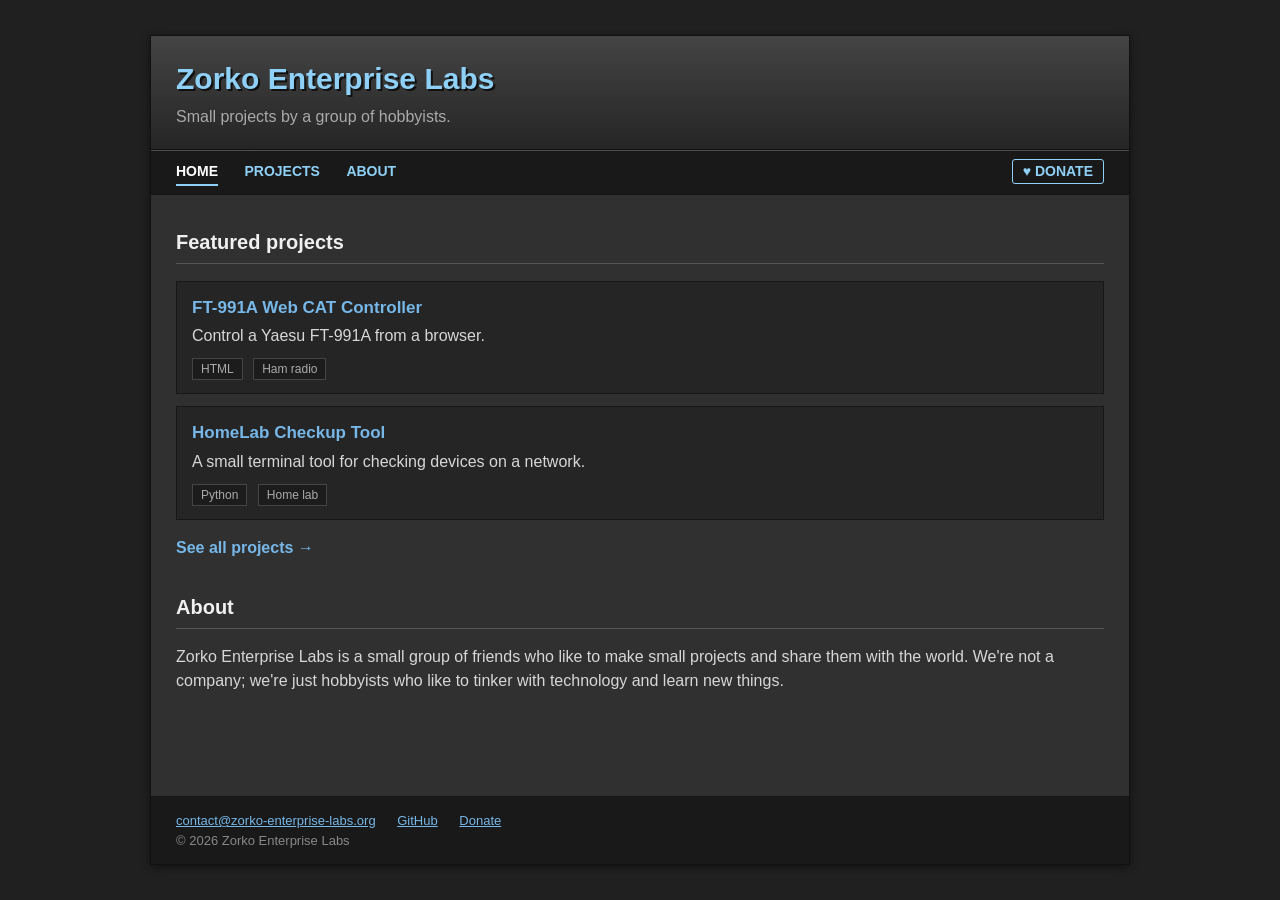
==== index.html @ 2f805ff8 "Add PayPal donate button to nav and footer Co-Authored-By: Claude Opus 5.5 <noreply@anthropic.com>" ====
<!DOCTYPE html>
<html lang="en">
<head>
    <meta charset="UTF-8">
    <meta name="viewport" content="width=device-width, initial-scale=1.0">
    <meta name="description" content="Zorko Enterprise Labs is a small group of hobbyists sharing ham radio, home lab and software projects.">
    <meta name="keywords" content="Zorko Enterprise Labs, projects, technology, hamradio, web development, software development">
    <meta name="author" content="Nejc Zorko">
    <meta name="robots" content="index, follow">
    <meta name="theme-color" content="#202020">
    <meta name="referrer" content="strict-origin-when-cross-origin">
    <meta name="color-scheme" content="dark">
    <link rel="canonical" href="https://zorko-enterprise-labs.org/">
    <link rel="icon" href="data:image/svg+xml,%3Csvg xmlns='http://www.w3.org/2000/svg' viewBox='0 0 32 32'%3E%3Crect width='32' height='32' rx='4' fill='%23202020'/%3E%3Cpath d='M8 8h16v3L12.5 21H24v3H8v-3l11.5-10H8z' fill='%238fd0f7'/%3E%3C/svg%3E">
    <meta property="og:type" content="website">
    <meta property="og:url" content="https://zorko-enterprise-labs.org/">
    <meta property="og:title" content="Zorko Enterprise Labs">
    <meta property="og:description" content="Zorko Enterprise Labs is a small group of hobbyists sharing ham radio, home lab and software projects.">
    <meta property="og:site_name" content="Zorko Enterprise Labs">
    <meta name="twitter:card" content="summary">
    <meta name="twitter:title" content="Zorko Enterprise Labs">
    <meta name="twitter:description" content="Zorko Enterprise Labs is a small group of hobbyists sharing ham radio, home lab and software projects.">

    <title>Zorko Enterprise Labs</title>
    <link rel="stylesheet" href="style.css">
</head>
<body>
    <main>
        <header>
            <h1>Zorko Enterprise Labs</h1>
            <p>Small projects by a group of hobbyists.</p>
        </header>

        <nav>
            <a href="index.html" aria-current="page">Home</a>
            <a href="projects.html">Projects</a>
            <a href="#about">About</a>
            <a class="donate" href="https://www.paypal.com/paypalme/Z2056">&hearts; Donate</a>
        </nav>

        <section id="projects">
            <h2>Featured projects</h2>
            <ul>
                <li>
                    <a href="https://github.com/Zorko-Enterprise-Labs/Yaesu-FT-991A-Remote">FT-991A Web CAT Controller</a>
                    <p>Control a Yaesu FT-991A from a browser.</p>
                    <span class="tag">HTML</span>
                    <span class="tag">Ham radio</span>
                </li>
                <li>
                    <a href="https://github.com/NejcZorko007/HomeLabCheckupTool">HomeLab Checkup Tool</a>
                    <p>A small terminal tool for checking devices on a network.</p>
                    <span class="tag">Python</span>
                    <span class="tag">Home lab</span>
                </li>
            </ul>
            <a class="more" href="projects.html">See all projects &rarr;</a>
        </section>

        <section id="about">
            <h2>About</h2>
            <p>
                Zorko Enterprise Labs is a small group of friends who like to make small projects and share them with the world. We're not a company; we're just hobbyists who like to tinker with technology and learn new things.
            </p>
        </section>

        <footer>
            <a href="mailto:contact@zorko-enterprise-labs.org">contact@zorko-enterprise-labs.org</a>
            <a href="https://github.com/Zorko-Enterprise-Labs">GitHub</a>
            <a href="https://www.paypal.com/paypalme/Z2056">Donate</a>
            <br>
            &copy; 2026 Zorko Enterprise Labs
        </footer>
    </main>
</body>
</html>
---- style.css ----
body {
    max-width: 980px;
    margin: 0 auto;
    padding: 0 15px;
    font-family: Arial, sans-serif;
    color: #d7d7d7;
    line-height: 1.5;
    background: #202020;
}

main {
    margin: 35px 0;
    padding: 0 25px 30px;
    border: 1px solid #111;
    background: #303030;
    box-shadow: 0 2px 8px #111;
    display: flex;
    flex-direction: column;
    box-sizing: border-box;
    min-height: calc(100vh - 70px);
}

main > section:last-of-type {
    flex-grow: 1;
}

header {
    margin: 0 -25px;
    padding: 20px 25px;
    border-bottom: 1px solid #111;
    background: linear-gradient(#444, #252525);
}

header p {
    margin: 4px 0 0;
    color: #aaa;
}

nav {
    margin: 0 -25px;
    padding: 8px 25px;
    border-top: 1px solid #4e4e4e;
    border-bottom: 1px solid #151515;
    background: #191919;
}

nav a {
    display: inline-block;
    margin-right: 22px;
    padding: 2px 0;
    border-bottom: 2px solid transparent;
    color: #8fd0f7;
    font-size: 14px;
    font-weight: bold;
    text-decoration: none;
    text-transform: uppercase;
}

nav a:hover {
    color: #fff;
}

nav a[aria-current="page"] {
    color: #fff;
    border-bottom-color: #8fd0f7;
}

nav a.donate {
    float: right;
    margin-right: 0;
    padding: 1px 10px;
    border: 1px solid #8fd0f7;
    border-radius: 3px;
}

nav a.donate:hover {
    background: #8fd0f7;
    color: #191919;
}

h1 {
    margin: 0;
    color: #8fd0f7;
    font-size: 30px;
    text-shadow: 2px 2px #111;
}

h2 {
    margin-top: 32px;
    padding-bottom: 6px;
    border-bottom: 1px solid #555;
    color: #f0f0f0;
    font-size: 20px;
}

ul {
    padding: 0;
    list-style: none;
}

li {
    margin: 12px 0;
    padding: 13px 15px;
    border: 1px solid #171717;
    background: #252525;
}

li p {
    margin: 4px 0 8px;
}

a {
    color: #76b7e8;
}

a:focus-visible {
    outline: 2px solid #8fd0f7;
    outline-offset: 2px;
}

li a {
    font-size: 17px;
    font-weight: bold;
    text-decoration: none;
}

li a:hover {
    color: #fff;
}

.tag {
    display: inline-block;
    margin-right: 6px;
    padding: 1px 8px;
    border: 1px solid #444;
    background: #1c1c1c;
    color: #aaa;
    font-size: 12px;
}

.more {
    font-weight: bold;
    text-decoration: none;
}

.more:hover {
    color: #fff;
}

footer {
    margin: 32px -25px -30px;
    padding: 14px 25px;
    border-top: 1px solid #151515;
    background: #191919;
    color: #888;
    font-size: 13px;
}

footer a {
    margin-right: 18px;
}

.note {
    border: 1px dashed #555;
    background: transparent;
    color: #aaa;
}

.note strong {
    color: #8fd0f7;
}

@media (max-width: 600px) {
    body {
        padding: 0;
        -webkit-text-size-adjust: 100%;
    }

    main {
        margin: 0;
        padding: 0 16px 24px;
        border: 0;
        box-shadow: none;
        min-height: 100vh;
        min-height: 100dvh;
    }

    header {
        margin: 0 -16px;
        padding: 18px 16px;
    }

    h1 {
        font-size: 24px;
    }

    nav {
        margin: 0 -16px;
        padding: 0 16px;
    }

    nav a {
        margin-right: 18px;
        padding: 12px 0 10px;
    }

    nav a.donate {
        margin: 7px 0;
        padding: 4px 10px;
    }

    h2 {
        margin-top: 24px;
    }

    li {
        padding: 12px;
    }

    .more {
        display: inline-block;
        padding: 10px 0;
    }

    footer {
        margin: 24px -16px -24px;
        padding: 6px 16px 14px;
    }

    footer a {
        display: inline-block;
        padding: 10px 0;
        overflow-wrap: anywhere;
    }
}
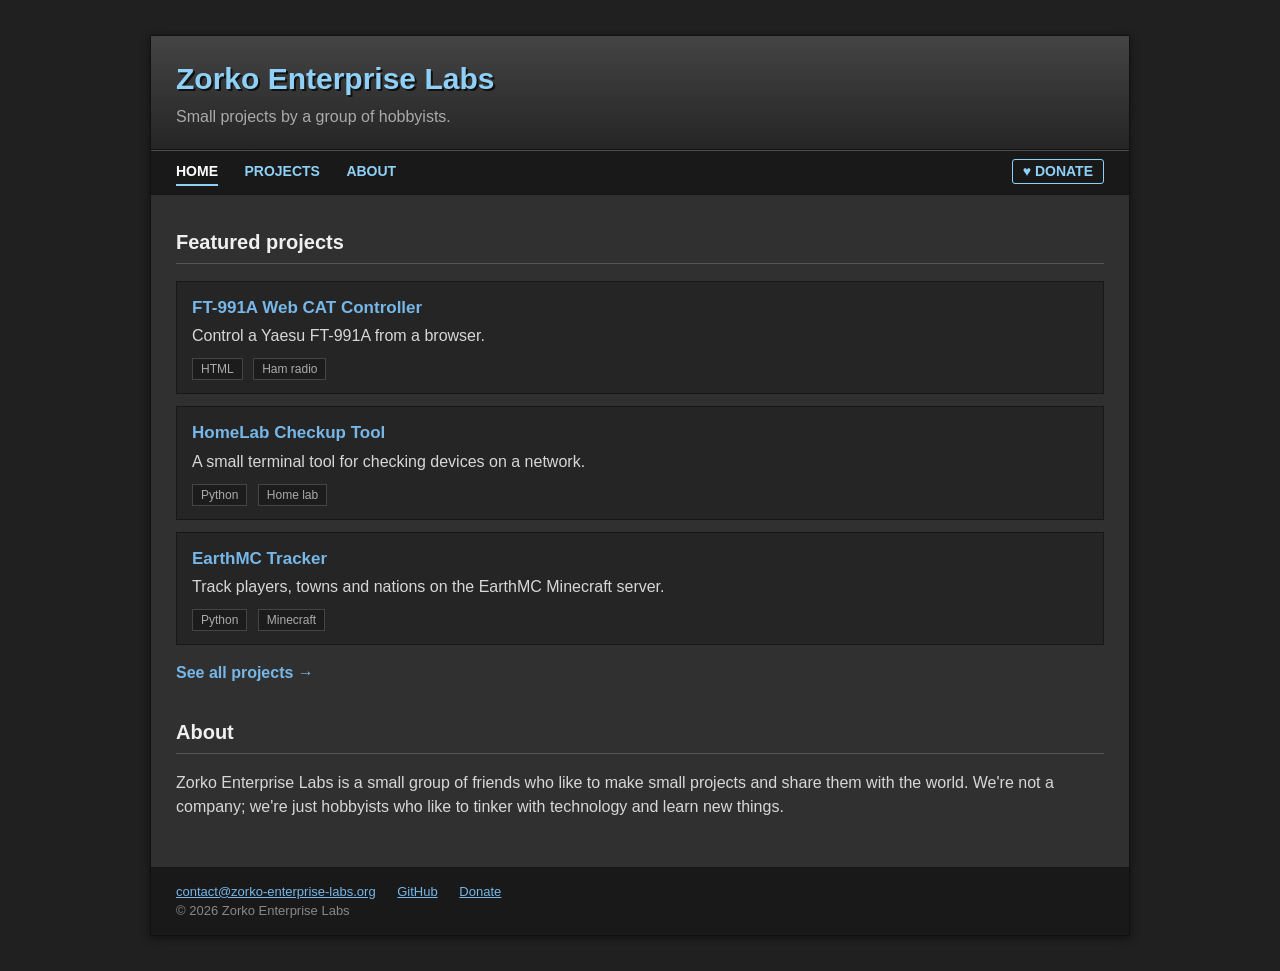
==== commit 9fe4526d: "Add EarthMC Tracker and short bios on the projects page Co-Authored-By: Claude Opus 5.5 <noreply@ant" ====
--- a/index.html
+++ b/index.html
@@ -22,7 +22,7 @@
     <meta name="twitter:description" content="Zorko Enterprise Labs is a small group of hobbyists sharing ham radio, home lab and software projects.">
 
     <title>Zorko Enterprise Labs</title>
-    <link rel="stylesheet" href="style.css">
+    <link rel="stylesheet" href="style.css?v=3">
 </head>
 <body>
     <main>
@@ -53,6 +53,12 @@
                     <span class="tag">Python</span>
                     <span class="tag">Home lab</span>
                 </li>
+                <li>
+                    <a href="https://github.com/Zorko-Enterprise-Labs/EarthMC-Tracker">EarthMC Tracker</a>
+                    <p>Track players, towns and nations on the EarthMC Minecraft server.</p>
+                    <span class="tag">Python</span>
+                    <span class="tag">Minecraft</span>
+                </li>
             </ul>
             <a class="more" href="projects.html">See all projects &rarr;</a>
         </section>
--- a/style.css
+++ b/style.css
@@ -109,6 +109,12 @@
     margin: 4px 0 8px;
 }
 
+li .bio {
+    margin: 0 0 10px;
+    color: #aaa;
+    font-size: 14px;
+}
+
 a {
     color: #76b7e8;
 }
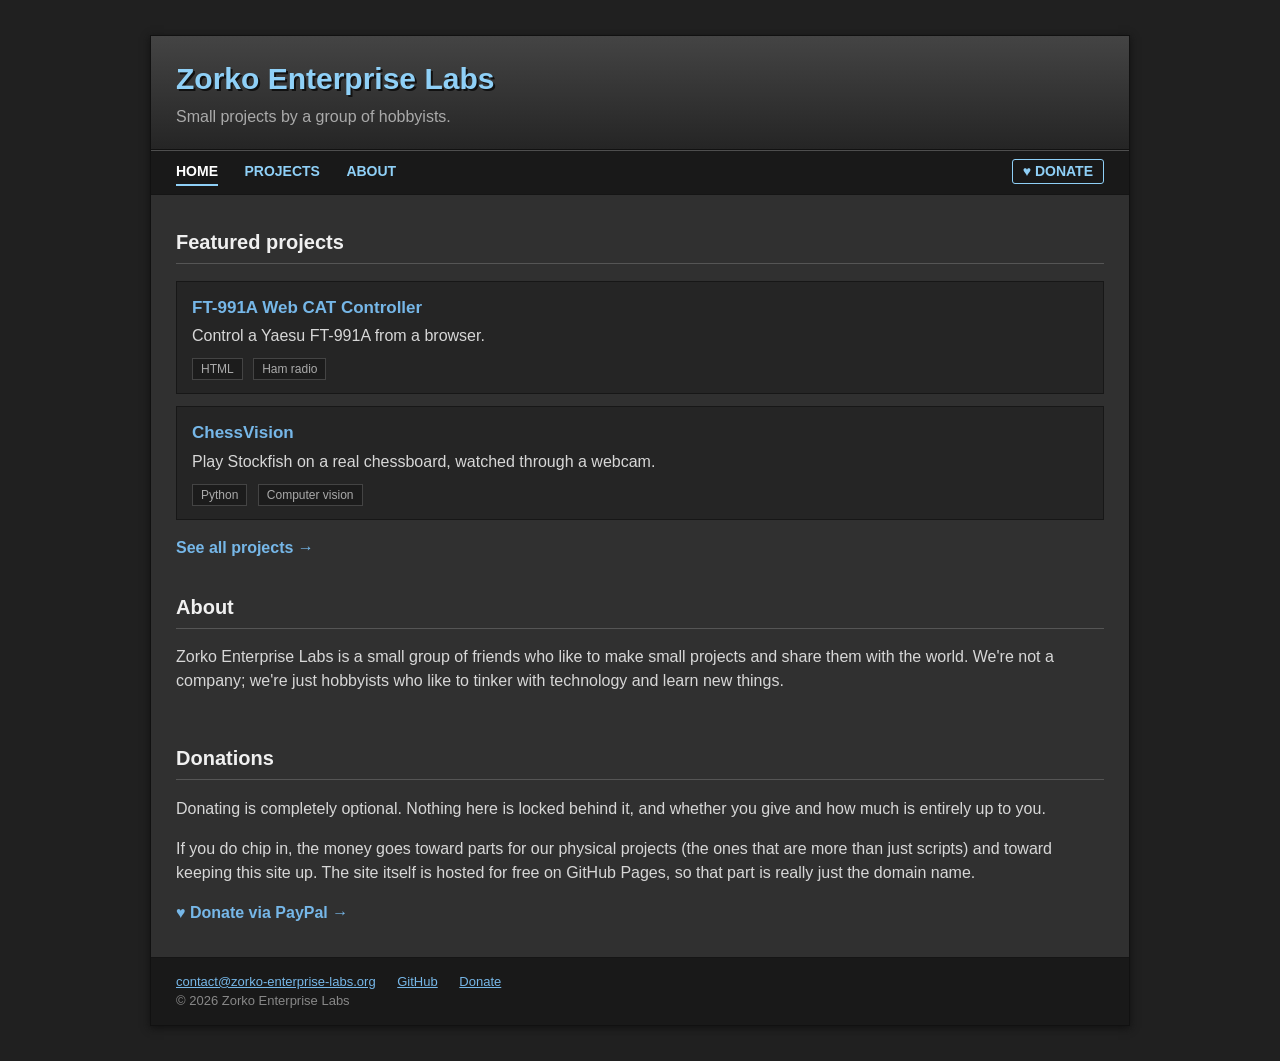
==== commit 9dd098a5: "Add ChessVision and WallServer, donations section, about layout Co-Authored-By: Claude Opus 5.5 <nor" ====
--- a/index.html
+++ b/index.html
@@ -22,7 +22,7 @@
     <meta name="twitter:description" content="Zorko Enterprise Labs is a small group of hobbyists sharing ham radio, home lab and software projects.">
 
     <title>Zorko Enterprise Labs</title>
-    <link rel="stylesheet" href="style.css?v=3">
+    <link rel="stylesheet" href="style.css?v=5">
 </head>
 <body>
     <main>
@@ -42,22 +42,16 @@
             <h2>Featured projects</h2>
             <ul>
                 <li>
-                    <a href="https://github.com/Zorko-Enterprise-Labs/Yaesu-FT-991A-Remote">FT-991A Web CAT Controller</a>
+                    <a href="projects.html#ft-991a">FT-991A Web CAT Controller</a>
                     <p>Control a Yaesu FT-991A from a browser.</p>
                     <span class="tag">HTML</span>
                     <span class="tag">Ham radio</span>
                 </li>
                 <li>
-                    <a href="https://github.com/NejcZorko007/HomeLabCheckupTool">HomeLab Checkup Tool</a>
-                    <p>A small terminal tool for checking devices on a network.</p>
+                    <a href="projects.html#chessvision">ChessVision</a>
+                    <p>Play Stockfish on a real chessboard, watched through a webcam.</p>
                     <span class="tag">Python</span>
-                    <span class="tag">Home lab</span>
-                </li>
-                <li>
-                    <a href="https://github.com/Zorko-Enterprise-Labs/EarthMC-Tracker">EarthMC Tracker</a>
-                    <p>Track players, towns and nations on the EarthMC Minecraft server.</p>
-                    <span class="tag">Python</span>
-                    <span class="tag">Minecraft</span>
+                    <span class="tag">Computer vision</span>
                 </li>
             </ul>
             <a class="more" href="projects.html">See all projects &rarr;</a>
@@ -65,9 +59,22 @@
 
         <section id="about">
             <h2>About</h2>
+            <div class="about">
+                <p>
+                    Zorko Enterprise Labs is a small group of friends who like to make small projects and share them with the world. We're not a company; we're just hobbyists who like to tinker with technology and learn new things.
+                </p>
+            </div>
+        </section>
+
+        <section id="donate">
+            <h2>Donations</h2>
             <p>
-                Zorko Enterprise Labs is a small group of friends who like to make small projects and share them with the world. We're not a company; we're just hobbyists who like to tinker with technology and learn new things.
+                Donating is completely optional. Nothing here is locked behind it, and whether you give and how much is entirely up to you.
             </p>
+            <p>
+                If you do chip in, the money goes toward parts for our physical projects (the ones that are more than just scripts) and toward keeping this site up. The site itself is hosted for free on GitHub Pages, so that part is really just the domain name.
+            </p>
+            <a class="more" href="https://www.paypal.com/paypalme/Z2056">&hearts; Donate via PayPal &rarr;</a>
         </section>
 
         <footer>
--- a/style.css
+++ b/style.css
@@ -109,10 +109,61 @@
     margin: 4px 0 8px;
 }
 
+summary {
+    position: relative;
+    padding-right: 28px;
+    cursor: pointer;
+    list-style: none;
+}
+
+summary::-webkit-details-marker {
+    display: none;
+}
+
+summary::after {
+    content: "+";
+    position: absolute;
+    top: -2px;
+    right: 0;
+    color: #8fd0f7;
+    font-size: 22px;
+    font-weight: bold;
+}
+
+details[open] summary::after {
+    content: "\2212";
+}
+
+summary .title {
+    display: block;
+    color: #76b7e8;
+    font-size: 17px;
+    font-weight: bold;
+}
+
+summary:hover .title {
+    color: #fff;
+}
+
+summary:focus-visible {
+    outline: 2px solid #8fd0f7;
+    outline-offset: 4px;
+}
+
+summary .summary {
+    display: block;
+    margin: 4px 0 8px;
+}
+
 li .bio {
-    margin: 0 0 10px;
-    color: #aaa;
-    font-size: 14px;
+    margin: 12px 0 8px;
+    padding-top: 12px;
+    border-top: 1px solid #3a3a3a;
+    color: #bbb;
+}
+
+li .more {
+    font-size: 15px;
 }
 
 a {
@@ -166,6 +217,29 @@
     margin-right: 18px;
 }
 
+.about p {
+    margin: 0 0 18px;
+}
+
+.about figure {
+    margin: 0;
+    padding: 6px;
+    border: 1px solid #171717;
+    background: #252525;
+}
+
+.about img {
+    display: block;
+    width: 100%;
+    height: auto;
+}
+
+.about figcaption {
+    margin-top: 6px;
+    color: #888;
+    font-size: 12px;
+}
+
 .note {
     border: 1px dashed #555;
     background: transparent;
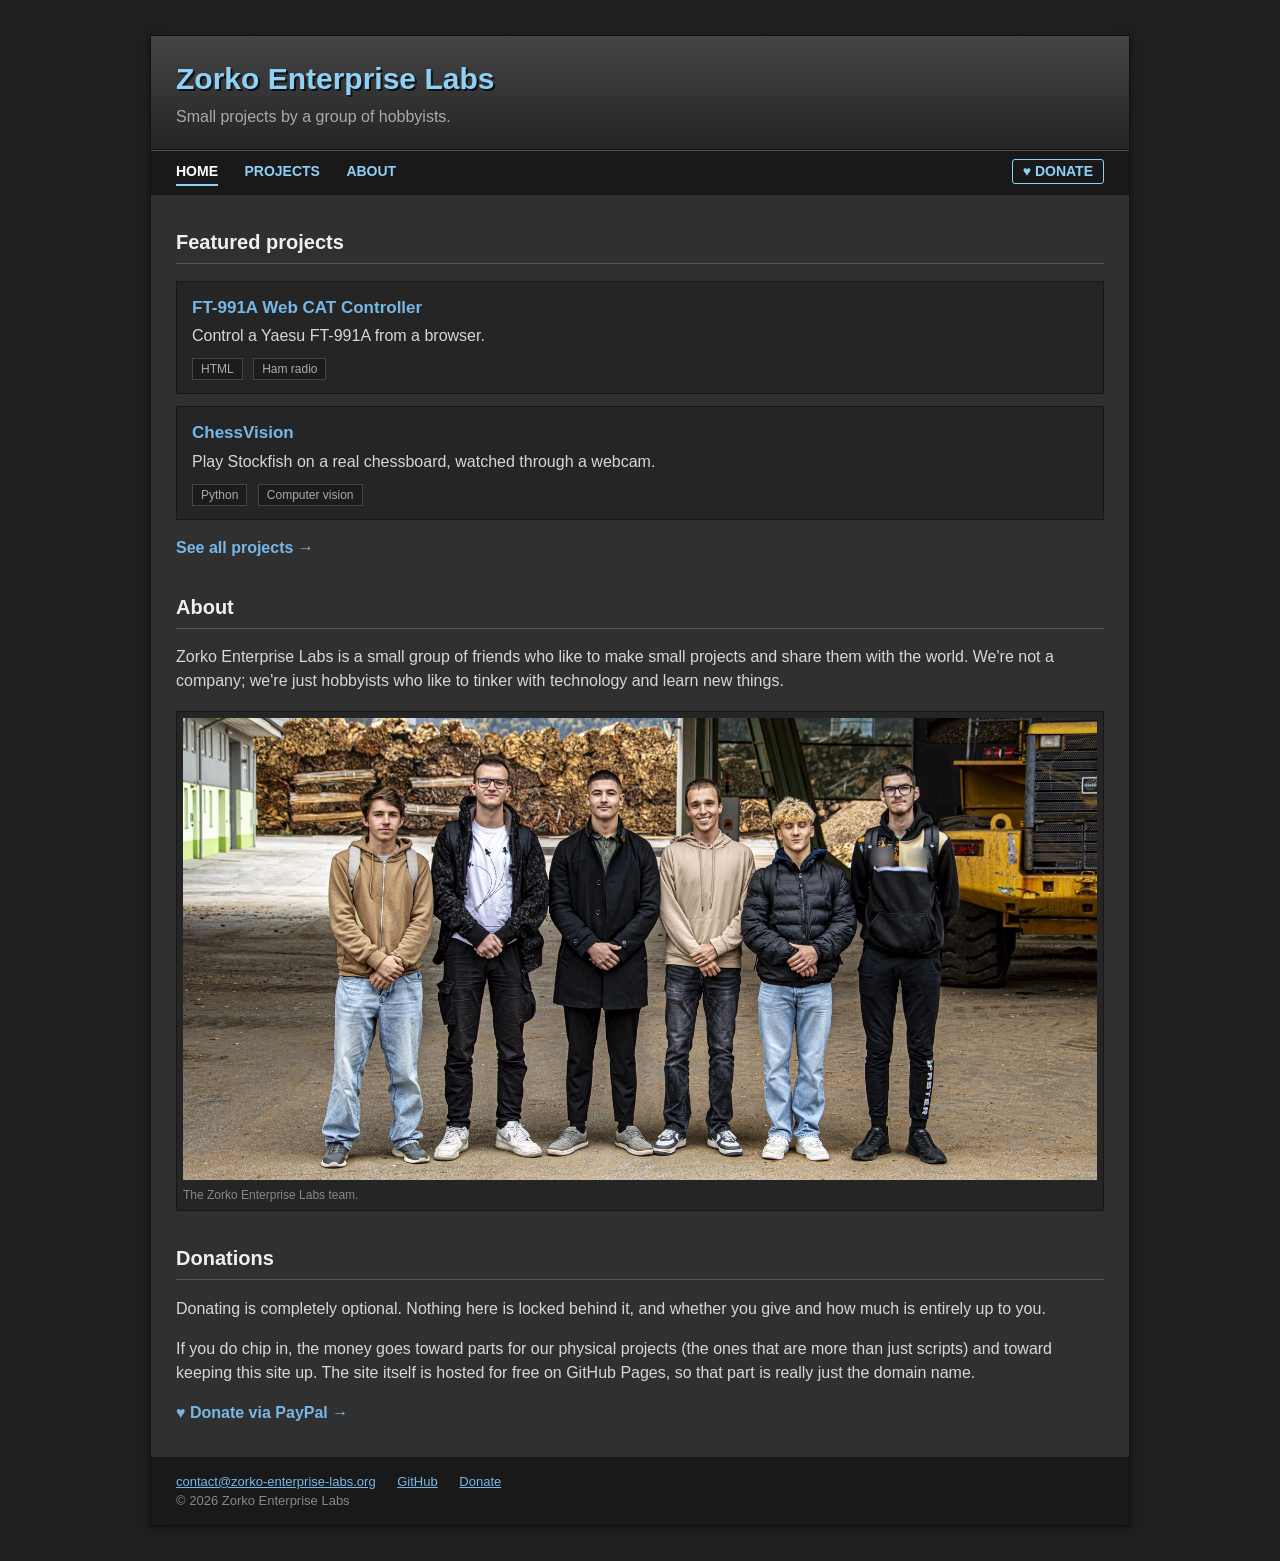
==== commit fb9ec7c9: "added to about section" ====
--- a/index.html
+++ b/index.html
@@ -63,6 +63,10 @@
                 <p>
                     Zorko Enterprise Labs is a small group of friends who like to make small projects and share them with the world. We're not a company; we're just hobbyists who like to tinker with technology and learn new things.
                 </p>
+                <figure>
+                    <img src="images/team.jpg" width="1747" height="883" loading="lazy" alt="The six members of Zorko Enterprise Labs standing in a row in a timber yard, with stacked wood and a yellow loader behind them.">
+                    <figcaption>The Zorko Enterprise Labs team.</figcaption>
+                </figure>
             </div>
         </section>
 
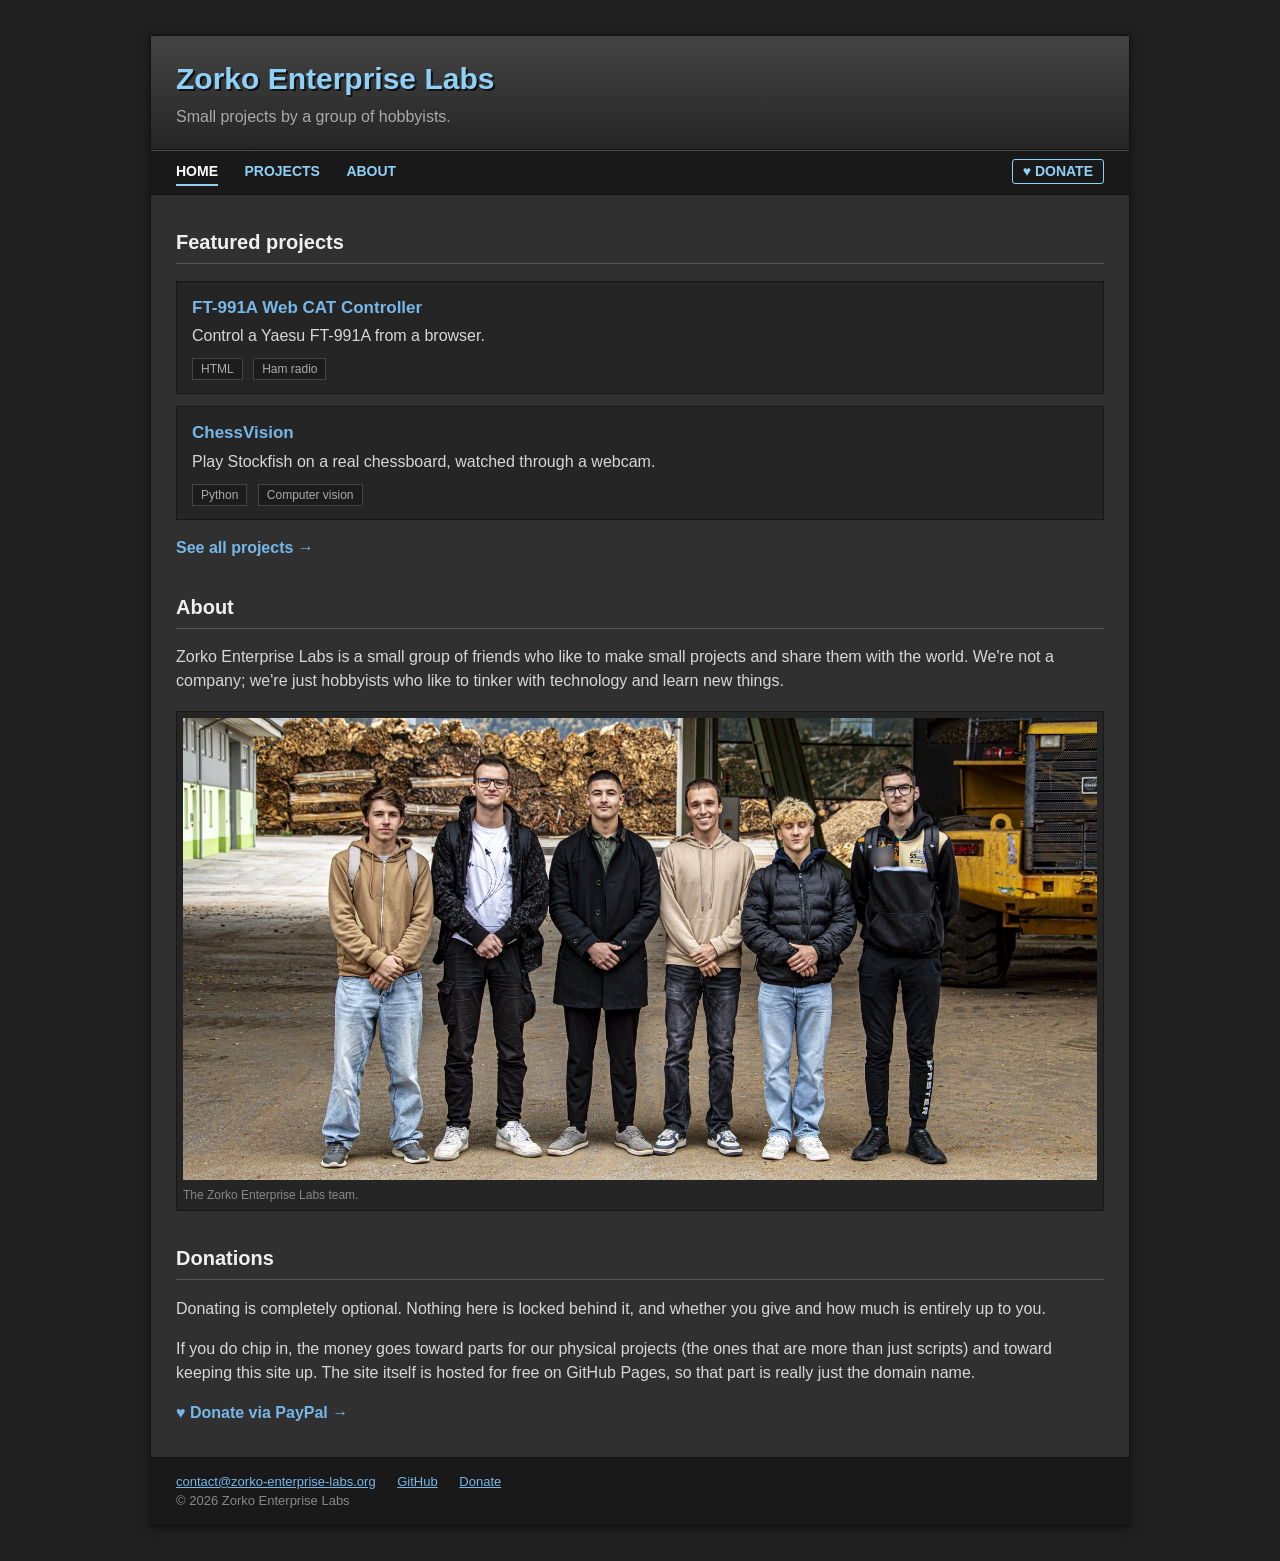
==== commit 5577408f: "Version team photo link to bypass cached image" ====
--- a/index.html
+++ b/index.html
@@ -64,7 +64,7 @@
                     Zorko Enterprise Labs is a small group of friends who like to make small projects and share them with the world. We're not a company; we're just hobbyists who like to tinker with technology and learn new things.
                 </p>
                 <figure>
-                    <img src="images/team.jpg" width="1747" height="883" loading="lazy" alt="The six members of Zorko Enterprise Labs standing in a row in a timber yard, with stacked wood and a yellow loader behind them.">
+                    <img src="images/team.jpg?v=2" width="1747" height="883" loading="lazy" alt="The six members of Zorko Enterprise Labs standing in a row in a timber yard, with stacked wood and a yellow loader behind them.">
                     <figcaption>The Zorko Enterprise Labs team.</figcaption>
                 </figure>
             </div>
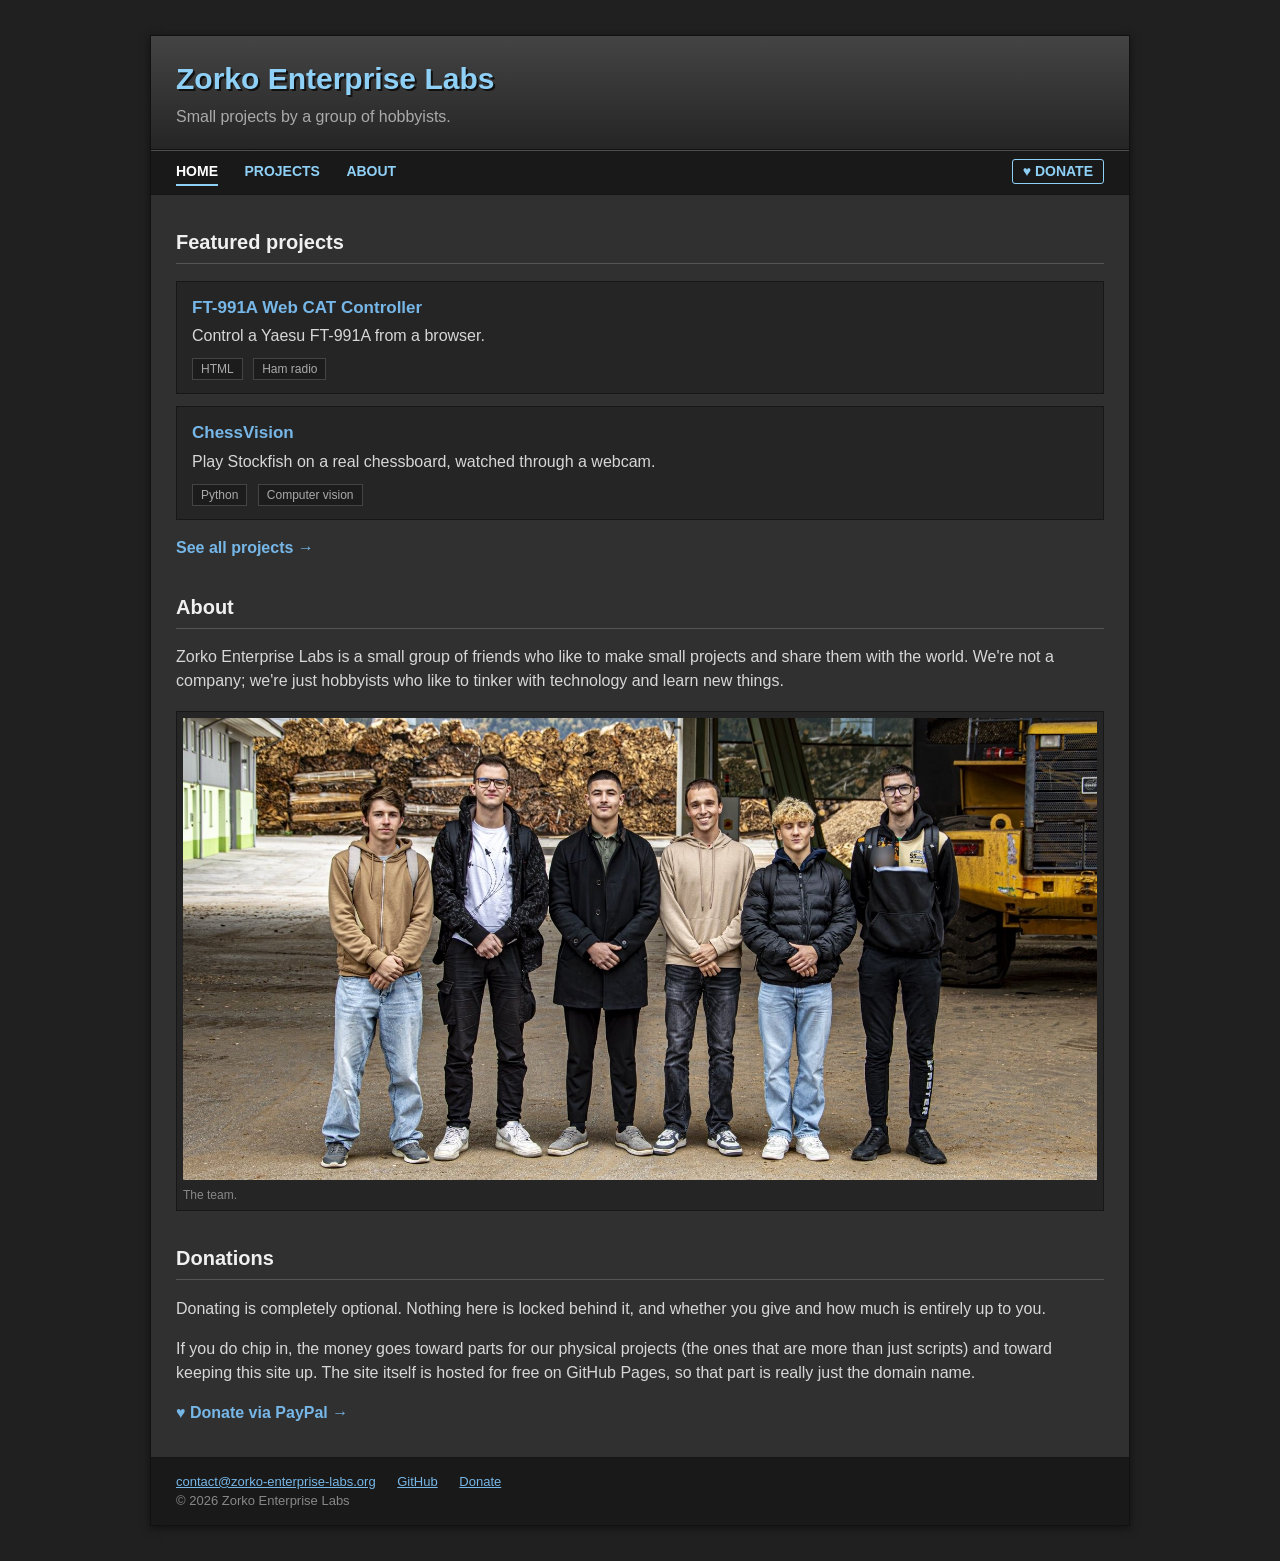
==== commit 540139dc: "update" ====
--- a/index.html
+++ b/index.html
@@ -65,7 +65,7 @@
                 </p>
                 <figure>
                     <img src="images/team.jpg?v=2" width="1747" height="883" loading="lazy" alt="The six members of Zorko Enterprise Labs standing in a row in a timber yard, with stacked wood and a yellow loader behind them.">
-                    <figcaption>The Zorko Enterprise Labs team.</figcaption>
+                    <figcaption>The team.</figcaption>
                 </figure>
             </div>
         </section>
